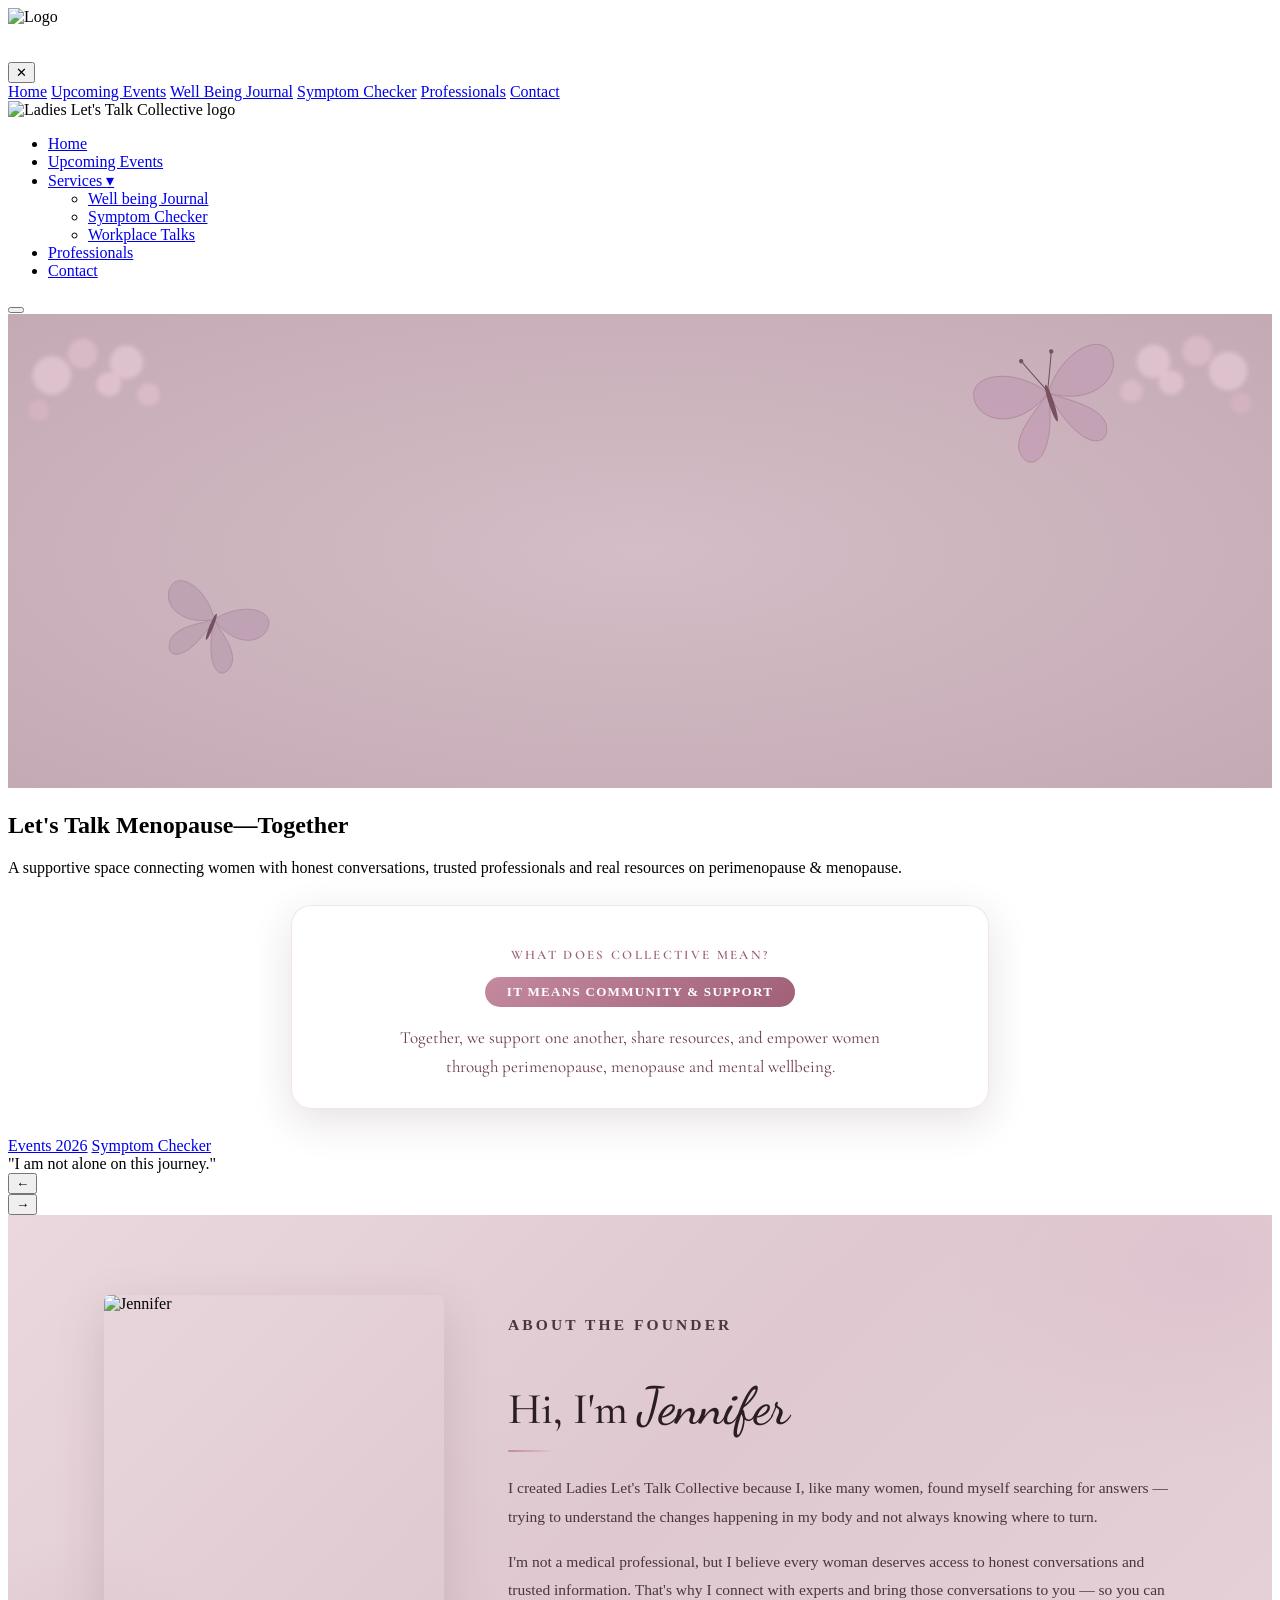
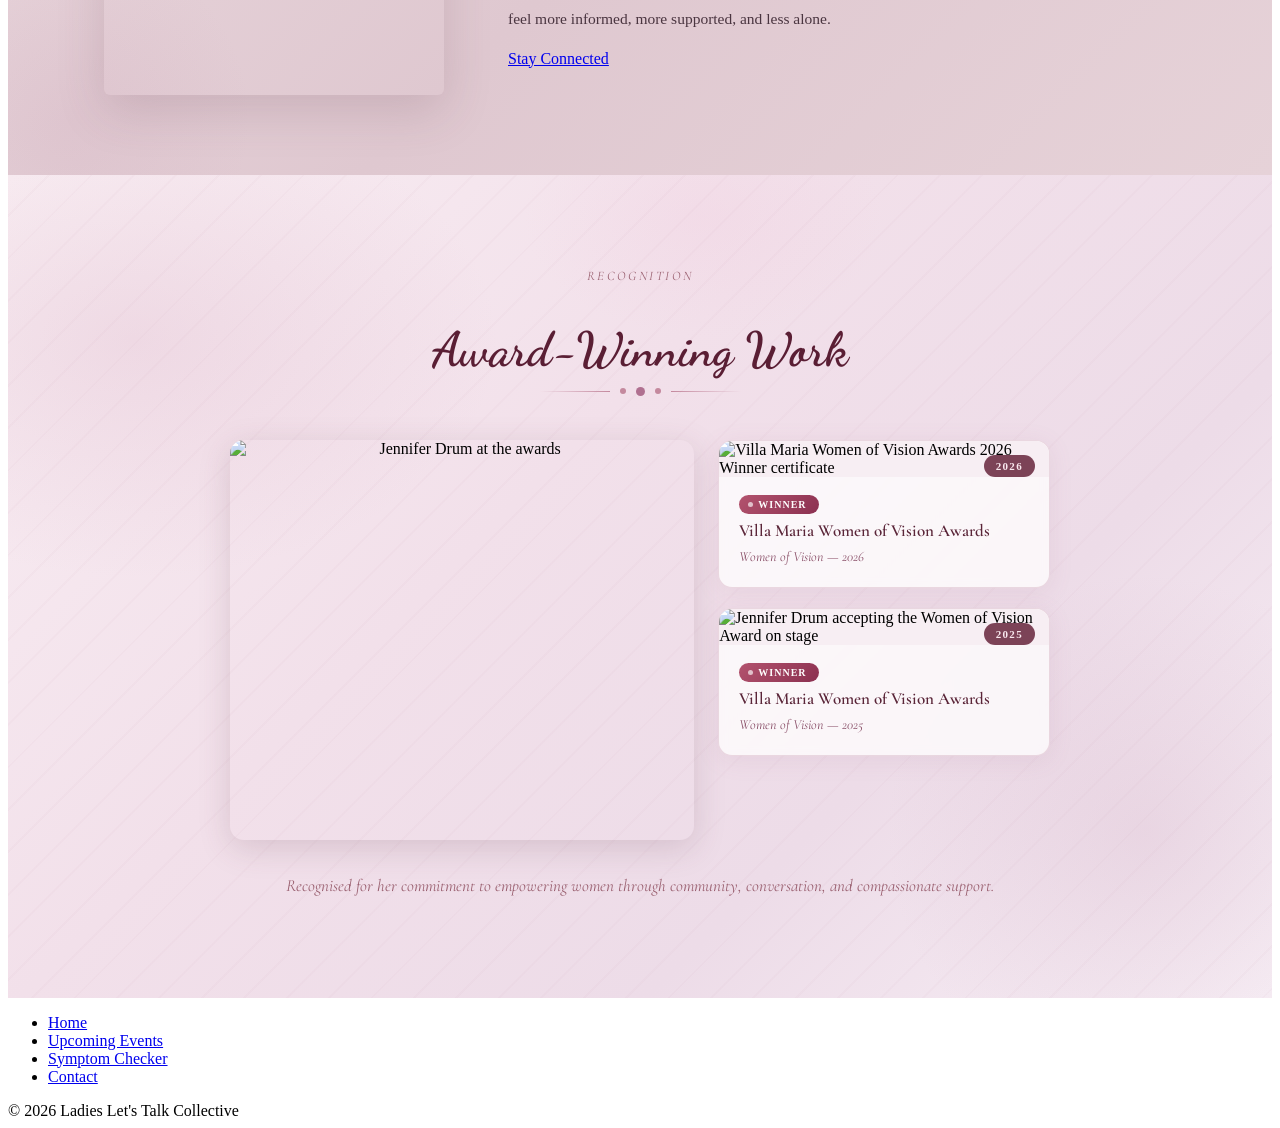
==== index.html @ 0dd8c29f "Add files via upload" ====
<!DOCTYPE html>
<html lang="en">
<head>
<meta charset="UTF-8">
<meta name="viewport" content="width=device-width,initial-scale=1">
<title>Ladies Let's Talk Collective</title>
<link rel="stylesheet" href="css/style.css">
<link href="https://fonts.googleapis.com/css2?family=Dancing+Script:wght@600;700&family=Cormorant+Garamond:wght@400;500;600&family=Lato:wght@300;400;700&display=swap" rel="stylesheet">
<style>
/* ── COLLECTIVE BOX (hero) ── */
.collective-card {
  max-width: 640px;
  margin: 28px auto 28px;
  padding: 30px 28px 26px;
  background: rgba(255,255,255,0.82);
  border-radius: 20px;
  box-shadow: 0 12px 40px rgba(80,45,65,0.14);
  text-align: center;
  backdrop-filter: blur(6px);
  border: 1px solid rgba(200,150,170,0.25);
}
.collective-card h2 {
  font-family: 'Cormorant Garamond', serif;
  font-size: 13px;
  font-weight: 600;
  letter-spacing: 0.18em;
  text-transform: uppercase;
  color: #9a6070;
  margin-bottom: 14px;
}
.collective-strip {
  display: inline-block;
  background: linear-gradient(135deg, #c4899e, #a06078);
  color: #fff;
  font-size: 13px;
  font-weight: 700;
  letter-spacing: 0.1em;
  text-transform: uppercase;
  padding: 7px 22px;
  border-radius: 30px;
  margin-bottom: 16px;
}
.collective-card p {
  font-family: 'Cormorant Garamond', serif;
  font-size: 17px;
  color: #6b3a4e;
  line-height: 1.75;
  max-width: 500px;
  margin: 0 auto;
}
 
/* ── ABOUT — keep existing layout, just polish ── */
.about {
  display: flex;
  gap: 64px;
  align-items: flex-start;
  padding: 80px 96px;
  background: linear-gradient(135deg, #ead8de 0%, #dfc8d0 50%, #e6d2d8 100%);
  position: relative;
  overflow: hidden;
}
.about::before {
  content: '';
  position: absolute;
  inset: 0;
  background:
    radial-gradient(ellipse 400px 300px at 95% 10%, rgba(210,160,185,0.18) 0%, transparent 65%),
    radial-gradient(ellipse 300px 300px at 5% 90%, rgba(190,140,165,0.14) 0%, transparent 60%);
  pointer-events: none;
}
.about-photo {
  width: 340px;
  min-width: 300px;
  border-radius: 6px;
  overflow: hidden;
  flex-shrink: 0;
  min-height: 400px;
  position: relative;
  box-shadow: 0 16px 48px rgba(100,60,80,0.18);
}
.about-photo img {
  width: 100%;
  height: 100%;
  object-fit: cover;
  display: block;
}
.about-text {
  flex: 1;
  position: relative;
  z-index: 1;
}
.about-text h2 {
  font-family: 'Cormorant Garamond', serif;
  font-size: 44px;
  font-weight: 500;
  margin-bottom: 8px;
  color: #2a1e22;
  line-height: 1.2;
}
.about-text h2 em {
  font-family: 'Dancing Script', cursive;
  font-size: 52px;
  font-style: normal;
}
.about-eyebrow {
  font-size: 12px;
  font-weight: 700;
  letter-spacing: 0.2em;
  text-transform: uppercase;
  color: #b07090;
  margin-bottom: 6px;
}
.about-divider {
  width: 48px;
  height: 2px;
  background: linear-gradient(to right, #c4899e, transparent);
  border-radius: 2px;
  margin: 12px 0 22px;
}
.about-text p {
  font-size: 15.5px;
  line-height: 1.85;
  color: #4a3540;
  margin-bottom: 16px;
}
 
@media(max-width:900px) {
  .about { flex-direction: column; padding: 48px 28px; }
  .about-photo { width: 100%; min-width: unset; min-height: 280px; }
}
 
/* ── AWARDS SECTION ── */
.awards-section {
  padding: 80px 96px;
  background: linear-gradient(135deg, #f9eef3 0%, #f2e0ea 40%, #eddce8 70%, #f7eef5 100%);
  position: relative;
  overflow: hidden;
  text-align: center;
}
.awards-section::before {
  content: '';
  position: absolute;
  inset: 0;
  background:
    radial-gradient(ellipse 520px 340px at 10% 20%, rgba(210,160,185,0.22) 0%, transparent 70%),
    radial-gradient(ellipse 400px 400px at 90% 80%, rgba(190,140,170,0.18) 0%, transparent 65%),
    radial-gradient(ellipse 300px 200px at 55% 5%, rgba(240,200,220,0.25) 0%, transparent 60%);
  pointer-events: none;
}
.awards-section::after {
  content: '';
  position: absolute;
  inset: 0;
  background-image: repeating-linear-gradient(
    135deg, transparent, transparent 28px,
    rgba(200,155,175,0.055) 28px, rgba(200,155,175,0.055) 30px
  );
  pointer-events: none;
}
.awards-section-inner {
  position: relative;
  z-index: 2;
  max-width: 820px;
  margin: 0 auto;
}
.awards-eyebrow {
  font-family: 'Cormorant Garamond', serif;
  font-style: italic;
  font-size: 13px;
  letter-spacing: 0.2em;
  text-transform: uppercase;
  color: #9a6070;
  margin-bottom: 8px;
}
.awards-title {
  font-family: 'Dancing Script', cursive;
  font-size: 48px;
  color: #5a1e34;
  line-height: 1.1;
  margin-bottom: 10px;
}
.awards-ornament {
  display: flex;
  align-items: center;
  justify-content: center;
  gap: 10px;
  margin-bottom: 44px;
}
.orn-line {
  height: 1px; width: 70px;
  background: linear-gradient(to right, transparent, #c4899e);
}
.orn-line.r { background: linear-gradient(to left, transparent, #c4899e); }
.orn-dot { width: 6px; height: 6px; border-radius: 50%; background: #c4899e; }
.orn-dot.lg { width: 9px; height: 9px; background: #b07090; }
.awards-grid {
  display: grid;
  grid-template-columns: 1.4fr 1fr;
  gap: 24px;
  margin-bottom: 32px;
  align-items: start;
}
.award-jen-photo {
  border-radius: 14px;
  overflow: hidden;
  box-shadow: 0 8px 32px rgba(100,60,80,0.18);
  height: 100%;
}
.award-jen-photo img {
  width: 100%;
  height: 100%;
  object-fit: cover;
  object-position: center top;
  display: block;
  min-height: 400px;
}
.awards-cards-stack {
  display: flex;
  flex-direction: column;
  gap: 20px;
}
.award-card {
  background: rgba(255,255,255,0.75);
  border: 1px solid rgba(200,155,175,0.35);
  border-radius: 14px;
  overflow: hidden;
  box-shadow: 0 4px 24px rgba(160,100,130,0.1), inset 0 1px 0 rgba(255,255,255,0.8);
  transition: transform 0.25s ease, box-shadow 0.25s ease;
  backdrop-filter: blur(4px);
  text-align: left;
}
.award-card:hover {
  transform: translateY(-4px);
  box-shadow: 0 12px 36px rgba(160,100,130,0.18), inset 0 1px 0 rgba(255,255,255,0.8);
}
.award-img-wrap {
  position: relative;
  overflow: hidden;
}
.award-img-wrap img {
  width: 100%;
  height: auto;
  display: block;
  object-fit: contain;
  background: #f7eef3;
  transition: transform 0.4s ease;
}
.award-card:hover .award-img-wrap img {
  transform: scale(1.03);
}
.award-img-wrap::after {
  display: none;
}
.award-year-badge {
  position: absolute;
  top: 14px; right: 14px;
  background: rgba(107,44,66,0.88);
  color: #f9e8ee;
  font-size: 11px;
  font-weight: 700;
  letter-spacing: 0.12em;
  text-transform: uppercase;
  padding: 5px 12px;
  border-radius: 20px;
  z-index: 3;
}
.award-card-body {
  padding: 18px 20px 22px;
  display: flex;
  flex-direction: column;
  gap: 6px;
}
.award-status-pill {
  display: inline-flex;
  align-items: center;
  gap: 5px;
  font-size: 10px;
  font-weight: 700;
  letter-spacing: 0.1em;
  text-transform: uppercase;
  color: #fff;
  background: linear-gradient(135deg, #b3536e, #8b3050);
  padding: 4px 12px 4px 9px;
  border-radius: 20px;
  width: fit-content;
}
.award-status-pill .dot {
  width: 5px; height: 5px;
  border-radius: 50%;
  background: rgba(255,255,255,0.65);
}
.award-org {
  font-family: 'Cormorant Garamond', serif;
  font-size: 17px;
  font-weight: 600;
  color: #5a2538;
  line-height: 1.3;
}
.award-subtitle {
  font-family: 'Cormorant Garamond', serif;
  font-style: italic;
  font-size: 14px;
  color: #8a5068;
}
.awards-caption {
  font-family: 'Cormorant Garamond', serif;
  font-style: italic;
  font-size: 17px;
  color: #9a6070;
  line-height: 1.7;
}
@media(max-width:900px) {
  .awards-section { padding: 56px 28px; }
  .awards-grid { grid-template-columns: 1fr; }
  .award-jen-photo img { min-height: 280px; }
}
</style>
</head>
 
<body>
 
<div class="mobile-nav" id="mobileNav">
  <div class="mobile-header">
    <img class="logo-img" src="images/Logo.jpeg" alt="Logo">
    <br><br><br>
    <button class="mobile-close" onclick="closeMobile()">✕</button>
  </div>
  <a href="index.html">Home</a>
  <a href="events.html">Upcoming Events</a>
  <a href="journal.html">Well Being Journal</a>
  <a href="symptom.html">Symptom Checker</a>
  <a href="professionals.html">Professionals</a>
  <a href="contact.html">Contact</a>
</div>
 <nav>
  <div class="logo-wrap">
    <img class="logo-img" src="images/Logo.jpeg" alt="Ladies Let's Talk Collective logo">
  </div>
  <div class="nav-right">
    <ul class="nav-links">
      <li><a href="index.html">Home</a></li>
      <li><a href="events.html">Upcoming Events</a></li>
      <li class="has-dropdown">
        <a href="#" onclick="return false;">Services <span class="caret">▾</span></a>
        <ul class="dropdown">
          <li><a href="journal.html">Well being Journal</a></li>
          <li><a href="symptom.html">Symptom Checker</a></li>
          <li><a href="workplace.html">Workplace Talks</a></li>
        </ul>
      </li>
      <li><a href="professionals.html">Professionals</a></li>
      <li><a href="contact.html">Contact</a></li>
    </ul>
    <button class="hamburger" onclick="openMobile()">
      <span></span><span></span><span></span>
    </button>
  </div>
</nav>
 
<div id="nav-placeholder"></div>
 
<!-- HERO -->
<section class="hero" id="home">
  <svg class="hero-bg" viewBox="0 0 1440 540" preserveAspectRatio="xMidYMid slice" xmlns="http://www.w3.org/2000/svg">
    <defs>
      <radialGradient id="hg" cx="50%" cy="50%" r="70%"><stop offset="0%" stop-color="#d4bdc6"/><stop offset="100%" stop-color="#c4aab4"/></radialGradient>
      <filter id="bl"><feGaussianBlur stdDeviation="2.5"/></filter>
    </defs>
    <rect width="1440" height="540" fill="url(#hg)"/>
    <g opacity="0.55" filter="url(#bl)">
      <circle cx="50" cy="70" r="22" fill="#f0d4e0"/><circle cx="85" cy="45" r="17" fill="#e8c4d4"/>
      <circle cx="115" cy="80" r="14" fill="#f0d0dc"/><circle cx="35" cy="110" r="12" fill="#ddb8c8"/>
      <circle cx="135" cy="55" r="19" fill="#f0d4e0"/><circle cx="160" cy="92" r="13" fill="#e8c4d4"/>
    </g>
    <g opacity="0.55" filter="url(#bl)">
      <circle cx="1390" cy="65" r="22" fill="#f0d4e0"/><circle cx="1355" cy="42" r="17" fill="#e8c4d4"/>
      <circle cx="1325" cy="78" r="14" fill="#f0d0dc"/><circle cx="1405" cy="102" r="12" fill="#ddb8c8"/>
      <circle cx="1305" cy="54" r="19" fill="#f0d4e0"/><circle cx="1280" cy="88" r="13" fill="#e8c4d4"/>
    </g>
    <g transform="translate(1185,90) rotate(-18)" opacity="0.85">
      <path d="M0,0 C30,-44 88,-50 82,-12 C76,14 38,26 0,0Z" fill="#c4a0b6" stroke="#a88098" stroke-width="0.9"/>
      <path d="M0,0 C-30,-44 -88,-50 -82,-12 C-76,14 -38,26 0,0Z" fill="#c4a0b6" stroke="#a88098" stroke-width="0.9"/>
      <path d="M0,0 C24,18 60,38 50,62 C42,80 12,68 0,0Z" fill="#c4a0b6" stroke="#a88098" stroke-width="0.9"/>
      <path d="M0,0 C-24,18 -60,38 -50,62 C-42,80 -12,68 0,0Z" fill="#c4a0b6" stroke="#a88098" stroke-width="0.9"/>
      <ellipse cx="0" cy="12" rx="3" ry="22" fill="#6a4050"/>
      <path d="M0,-2 Q-14,-34 -18,-44" stroke="#6a4050" stroke-width="1.2" fill="none"/><circle cx="-18" cy="-44" r="2.5" fill="#6a4050"/>
      <path d="M0,-2 Q14,-34 18,-44" stroke="#6a4050" stroke-width="1.2" fill="none"/><circle cx="18" cy="-44" r="2.5" fill="#6a4050"/>
    </g>
    <g transform="translate(235,348) rotate(22)" opacity="0.8">
      <path d="M0,0 C22,-32 64,-38 60,-10 C56,10 28,18 0,0Z" fill="#bca0b2" stroke="#9e8096" stroke-width="0.8"/>
      <path d="M0,0 C-22,-32 -64,-38 -60,-10 C-56,10 -28,18 0,0Z" fill="#bca0b2" stroke="#9e8096" stroke-width="0.8"/>
      <path d="M0,0 C18,14 44,28 36,48 C30,62 9,52 0,0Z" fill="#bca0b2" stroke="#9e8096" stroke-width="0.8"/>
      <path d="M0,0 C-18,14 -44,28 -36,48 C-30,62 -9,52 0,0Z" fill="#bca0b2" stroke="#9e8096" stroke-width="0.8"/>
      <ellipse cx="0" cy="9" rx="2.2" ry="16" fill="#60384a"/>
    </g>
  </svg>
 
  <div class="hero-content">
    <h1>Let's Talk Menopause—Together</h1>
    <p>A supportive space connecting women with honest conversations, trusted professionals and real resources on perimenopause &amp; menopause.</p>
 
    <!-- COLLECTIVE BOX — improved -->
    <div class="collective-card">
      <h2>What Does Collective Mean?</h2>
      <div class="collective-strip">It means community &amp; support</div>
      <p>Together, we support one another, share resources, and empower women through perimenopause, menopause and mental wellbeing.</p>
    </div>
 
    <div class="btn-row">
      <a href="events.html" class="btn-pink">Events 2026</a>
      <a href="symptom.html" class="btn-outline">Symptom Checker</a>
    </div>
  </div>
</section>
 
<!-- AFFIRMATIONS -->
<section class="affirmations">
  <div class="aff-inner">
    <div class="aff-quote" id="affQuote">"I am not alone on this journey."</div>
    <div class="aff-controls">
      <button class="aff-btn" id="affPrev">&#8592;</button>
      <div class="aff-dots" id="affDots"></div>
      <button class="aff-btn" id="affNext">&#8594;</button>
    </div>
  </div>
</section>
 
<!-- ABOUT + AWARDS -->
<section class="about" id="about">
 
  <div class="about-photo">
    <img src="images/jennifer.jpeg" alt="Jennifer">
  </div>
 
  <div class="about-text">
    <p class="about-eyebrow">About the founder</p>
    <h2>Hi, I'm <em>Jennifer</em></h2>
    <div class="about-divider"></div>
 
    <p>I created Ladies Let's Talk Collective because I, like many women, found myself searching for answers — trying to understand the changes happening in my body and not always knowing where to turn.</p>
 
    <p>I'm not a medical professional, but I believe every woman deserves access to honest conversations and trusted information. That's why I connect with experts and bring those conversations to you — so you can feel more informed, more supported, and less alone.</p>
 
    <a href="contact.html" class="btn-pink about-btn" style="margin-top:12px;">Stay Connected</a>
  </div>
 
</section>
 
<!-- AWARDS -->
<section class="awards-section" id="awards">
  <div class="awards-section-inner">
 
    <p class="awards-eyebrow">Recognition</p>
    <h2 class="awards-title">Award-Winning Work</h2>
    <div class="awards-ornament">
      <div class="orn-line"></div>
      <div class="orn-dot"></div>
      <div class="orn-dot lg"></div>
      <div class="orn-dot"></div>
      <div class="orn-line r"></div>
    </div>
 
    <div class="awards-grid">
 
      <!-- LEFT: Jennifer photo -->
      <div class="award-jen-photo">
        <img src="images/Awards.jpeg" alt="Jennifer Drum at the awards">
      </div>
 
      <!-- RIGHT: two award cards stacked -->
      <div class="awards-cards-stack">
 
        <div class="award-card">
          <div class="award-img-wrap">
            <img src="images/2026 award.jpeg" alt="Villa Maria Women of Vision Awards 2026 Winner certificate">
            <span class="award-year-badge">2026</span>
          </div>
          <div class="award-card-body">
            <span class="award-status-pill"><span class="dot"></span>Winner</span>
            <div class="award-org">Villa Maria Women of Vision Awards</div>
            <div class="award-subtitle">Women of Vision — 2026</div>
          </div>
        </div>
 
        <div class="award-card">
          <div class="award-img-wrap">
            <img src="images/award2.jpeg" alt="Jennifer Drum accepting the Women of Vision Award on stage">
            <span class="award-year-badge">2025</span>
          </div>
          <div class="award-card-body">
            <span class="award-status-pill"><span class="dot"></span>Winner</span>
            <div class="award-org">Villa Maria Women of Vision Awards</div>
            <div class="award-subtitle">Women of Vision — 2025</div>
          </div>
        </div>
 
      </div>
 
    </div>
 
    <p class="awards-caption">Recognised for her commitment to empowering women through community, conversation, and compassionate support.</p>
 
  </div>
</section>
 
<div id="footer-placeholder"></div>
 
<footer>
  <ul class="footer-links">
    <li><a href="index.html">Home</a></li>
    <li><a href="events.html">Upcoming Events</a></li>
    <li><a href="symptom.html">Symptom Checker</a></li>
    <li><a href="contact.html">Contact</a></li>
  </ul>
  <div class="footer-copy">© 2026 Ladies Let's Talk Collective</div>
</footer>
 
<script src="js/script.js"></script>
</body>
</html>
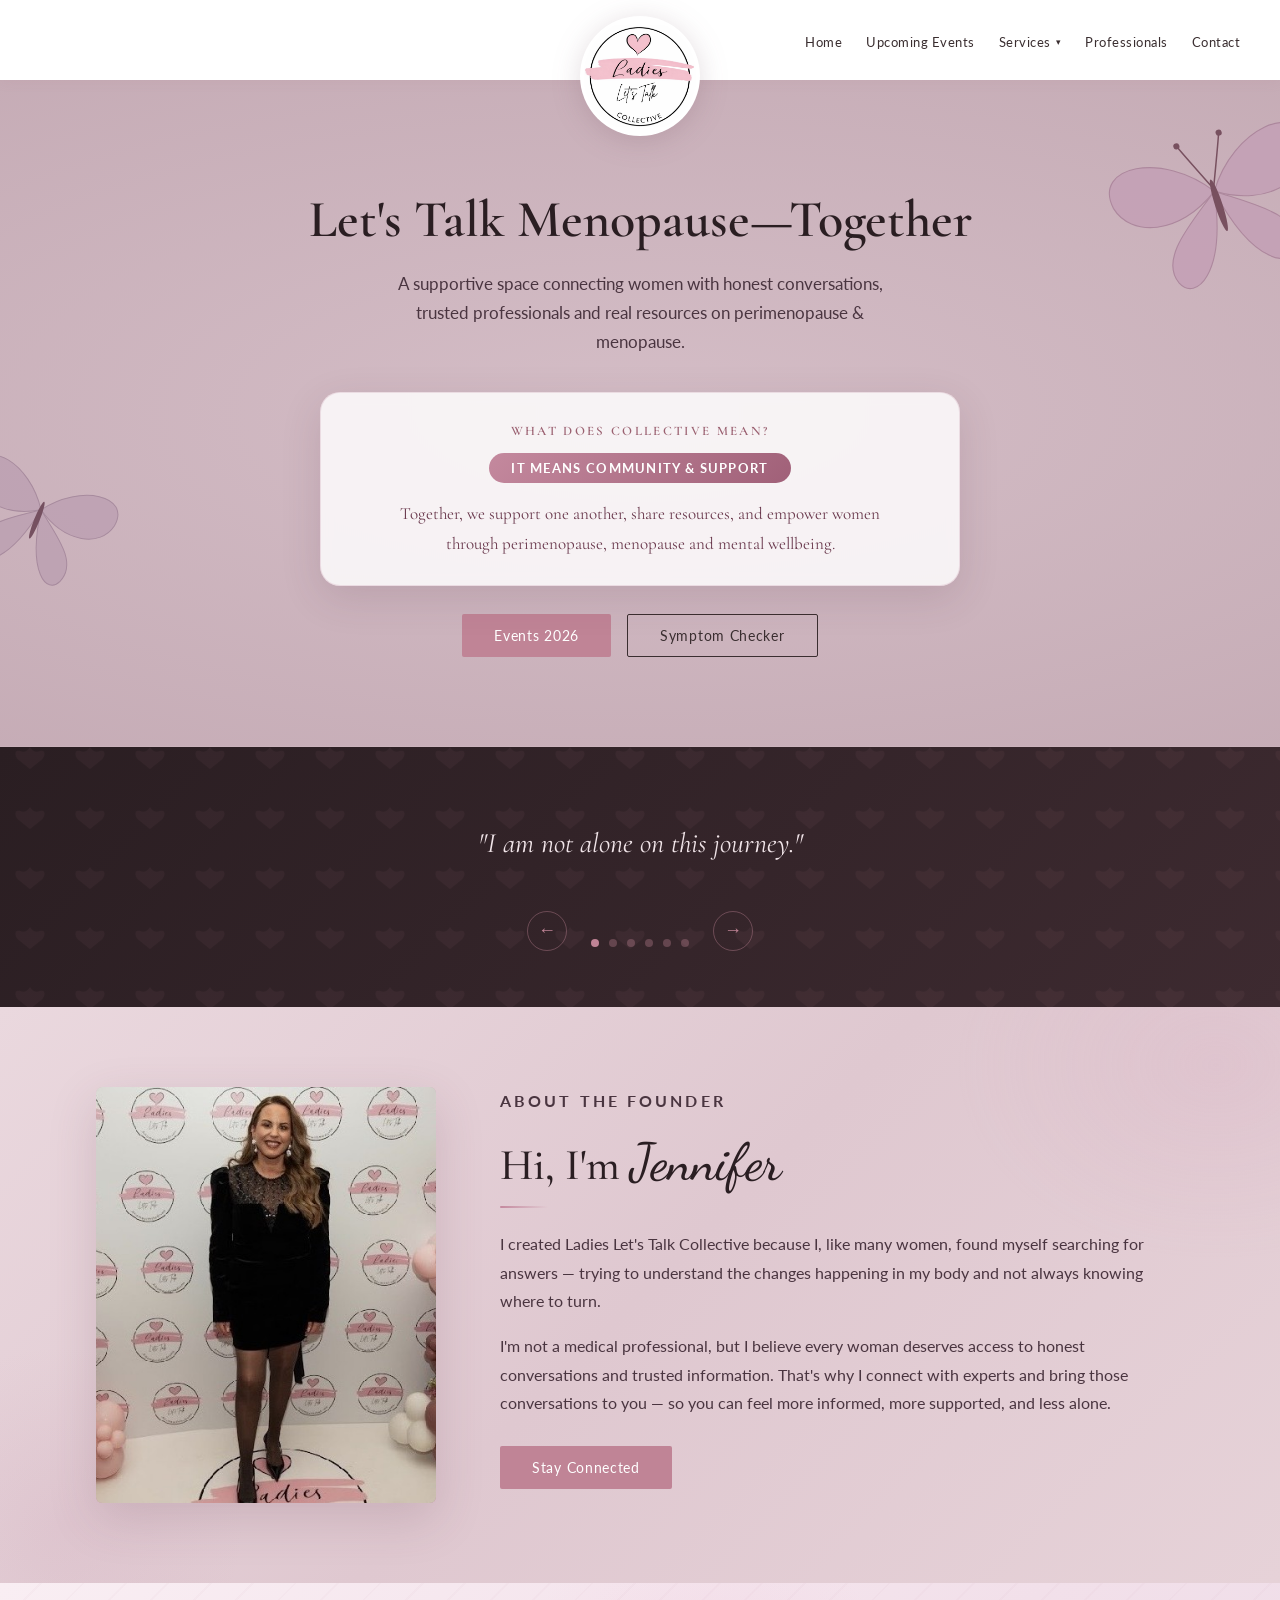
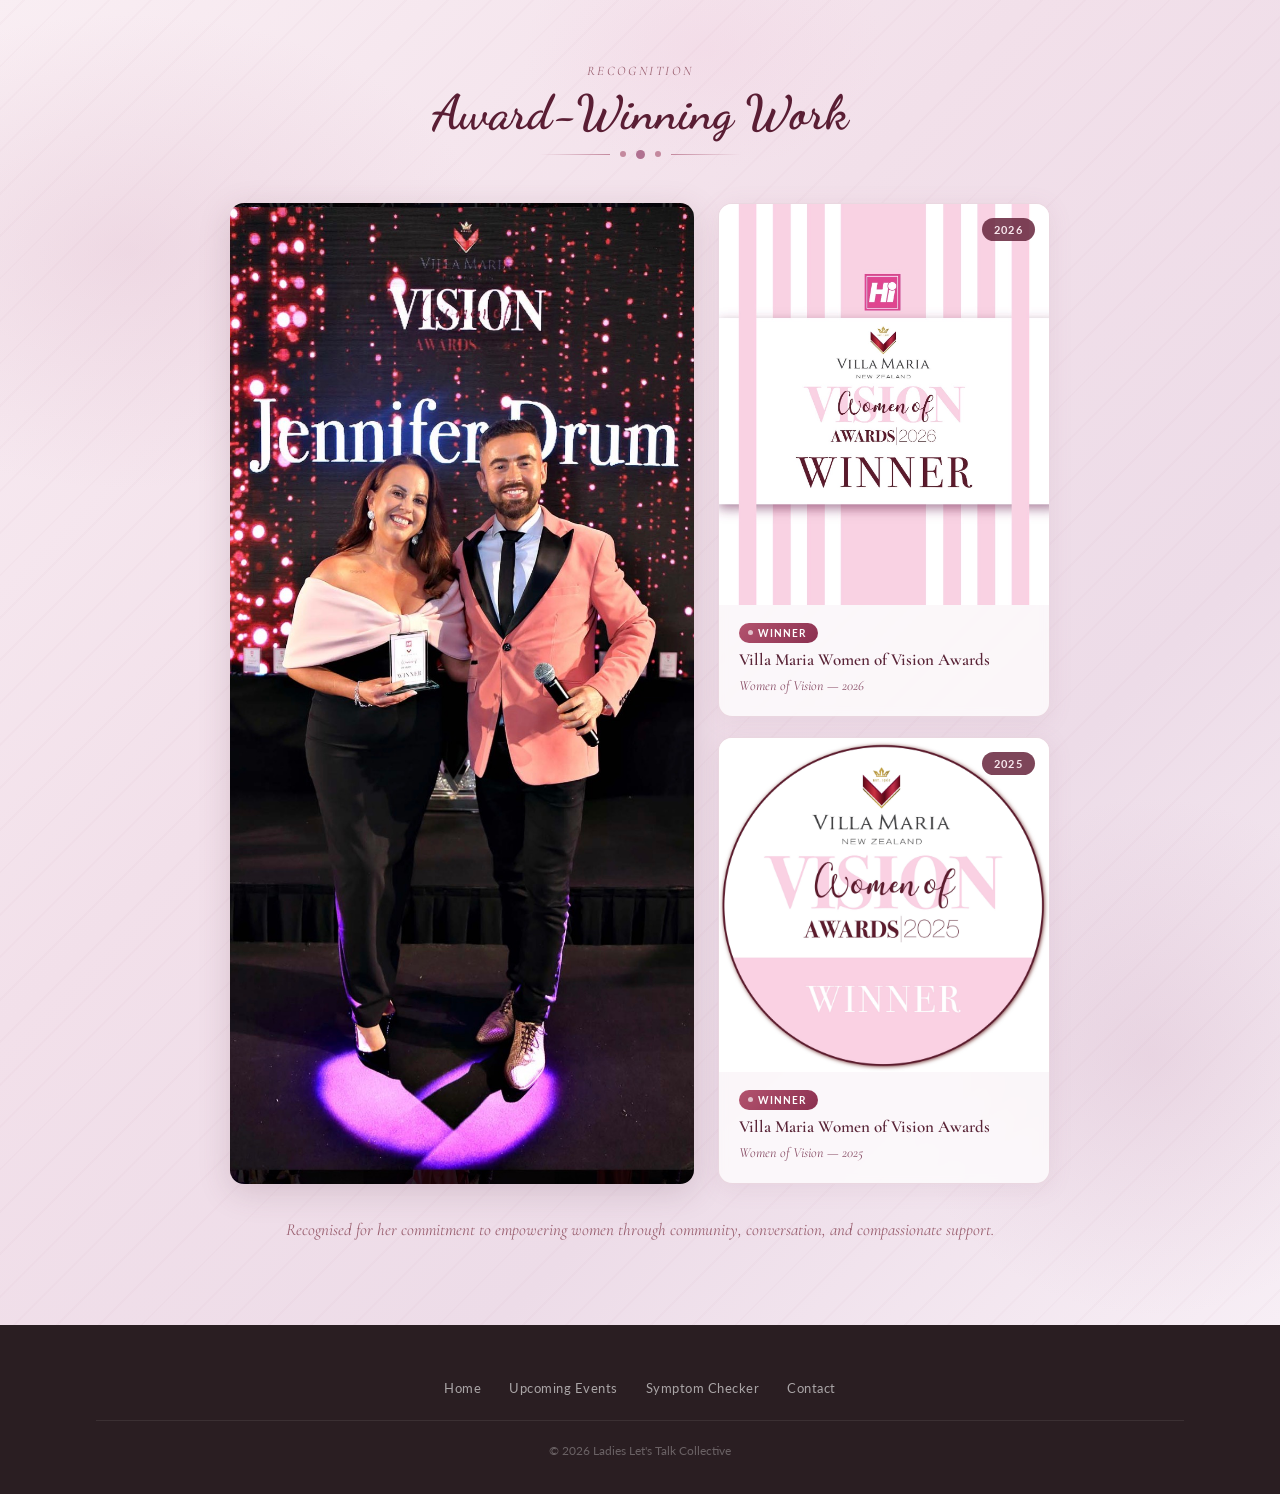
==== commit 3a443281: "Add files via upload" ====
--- a/index.html
+++ b/index.html
@@ -320,19 +320,21 @@
 <body>
  
 <div class="mobile-nav" id="mobileNav">
-  <div class="mobile-header">
-    <img class="logo-img" src="images/Logo.jpeg" alt="Logo">
-    <br><br><br>
-    <button class="mobile-close" onclick="closeMobile()">✕</button>
-  </div>
-  <a href="index.html">Home</a>
-  <a href="events.html">Upcoming Events</a>
-  <a href="journal.html">Well Being Journal</a>
-  <a href="symptom.html">Symptom Checker</a>
-  <a href="professionals.html">Professionals</a>
-  <a href="contact.html">Contact</a>
+    <div class="mobile-header">
+        <img class="logo-img" src="images/Logo.jpeg" alt="Logo">
+        <button class="mobile-close" onclick="closeMobile()">
+		 <br><br><br><br><br><br><br>✕</button>
+    </div>
+    <a href="index.html">Home</a>
+    <a href="events.html">Upcoming Events</a>
+    <a href="journal.html">Well Being Journal</a>
+    <a href="symptom.html">Symptom Checker</a>
+    <a href="workplace.html">Workplace Talks</a>
+    <a href="professionals.html">Professionals</a>
+    <a href="contact.html">Contact</a>
 </div>
- <nav>
+
+<nav>
   <div class="logo-wrap">
     <img class="logo-img" src="images/Logo.jpeg" alt="Ladies Let's Talk Collective logo">
   </div>
--- a/css/style.css
+++ b/css/style.css
@@ -0,0 +1,307 @@
+*,*::before,*::after{margin:0;padding:0;box-sizing:border-box;}
+:root{--pink:#c08496;--pink-light:#e8d0d8;--pink-dark:#a06878;--text:#3a2e30;--text-soft:#5a4548;--bg-hero:#cdb8c0;--bg-footer:#2a1e22;--white:#fff;}
+html{scroll-behavior:smooth;}
+body{font-family:'Lato',sans-serif;color:var(--text);background:#f5eaee;}
+
+/* ── NAV ── */
+nav{background:#fff;display:flex;align-items:center;justify-content:flex-end;padding:0 40px;height:80px;position:sticky;top:0;z-index:100;box-shadow:0 2px 12px rgba(160,100,120,0.08);overflow:visible;}
+.logo-wrap{display:flex;align-items:center;justify-content:center;position:absolute;left:50%;transform:translateX(-50%);z-index:101;}
+.logo-img{width:120px;height:120px;object-fit:contain;position:relative;top:36px;background:#fff;border-radius:50%;padding:4px;filter:drop-shadow(0 4px 14px rgba(100,60,80,0.18));}
+.nav-links{display:flex;gap:24px;list-style:none;}
+.nav-links a{text-decoration:none;color:var(--text);font-size:13px;letter-spacing:0.5px;transition:color 0.2s;}
+.nav-links a:hover{color:var(--pink);}
+.nav-right{display:flex;align-items:center;gap:20px;}
+.nav-social{display:flex;gap:10px;font-size:15px;cursor:pointer;}
+.nav-social span:hover{color:var(--pink);}
+.hamburger{display:none;background:none;border:none;cursor:pointer;padding:6px;}
+.hamburger span{display:block;width:22px;height:2px;background:var(--text);margin:5px 0;transition:0.3s;}
+.mobile-nav{display:none;position:fixed;inset:0;background:#fff;z-index:200;flex-direction:column;align-items:center;justify-content:center;gap:24px;}
+.mobile-nav.open{display:flex;}
+.mobile-nav a{font-size:20px;text-decoration:none;color:var(--text);font-family:'Cormorant Garamond',serif;}
+.mobile-close{position:absolute;top:24px;right:28px;background:none;border:none;font-size:28px;cursor:pointer;color:var(--text);}
+/* ── SERVICES DROPDOWN ── */ .nav-links li.has-dropdown{position:relative;} .nav-links li.has-dropdown > a{display:inline-flex;align-items:center;cursor:pointer;} .nav-links .caret{font-size:9px;margin-left:5px;transition:transform .2s;} .nav-links li.has-dropdown:hover .caret{transform:rotate(180deg);} .nav-links .dropdown{ position:absolute;top:calc(100% + 10px);left:0; list-style:none;background:#fff;min-width:212px; border:1px solid #e8d0d8;border-radius:4px; box-shadow:0 12px 30px rgba(120,70,90,0.16); padding:8px 0; opacity:0;visibility:hidden;transform:translateY(6px); transition:opacity .2s ease,transform .2s ease,visibility .2s ease; z-index:300; } /* invisible bridge so the menu doesn't close as the mouse crosses the gap between "Services" and the dropdown */ .nav-links .dropdown::before{ content:'';position:absolute;top:-12px;left:0;width:100%;height:12px; } .nav-links li.has-dropdown:hover .dropdown, .nav-links li.has-dropdown:focus-within .dropdown{ opacity:1;visibility:visible;transform:translateY(0); } .nav-links .dropdown li{display:block;} .nav-links .dropdown a{ display:block;padding:10px 20px;font-size:13px;color:#3a2e30; white-space:nowrap;letter-spacing:0.3px; } .nav-links .dropdown a:hover{background:#fbeaf0;color:var(--pink-dark);}
+/* ── BTNs ── */
+.btn-pink{background:var(--pink);color:#fff;border:none;padding:13px 32px;font-size:14px;font-family:'Lato',sans-serif;letter-spacing:0.7px;cursor:pointer;transition:background 0.2s;border-radius:2px;text-decoration:none;display:inline-block;}
+.btn-pink:hover{background:var(--pink-dark);}
+.btn-outline{background:transparent;color:var(--text);border:1.5px solid var(--text);padding:12px 32px;font-size:14px;font-family:'Lato',sans-serif;letter-spacing:0.7px;cursor:pointer;transition:all 0.2s;border-radius:2px;text-decoration:none;display:inline-block;}
+.btn-outline:hover{background:rgba(60,40,48,0.07);}
+.btn-row{display:flex;gap:16px;justify-content:center;flex-wrap:wrap;}
+.section-label{font-family:'Cormorant Garamond',serif;font-size:44px;font-weight:500;color:#2a1e22;line-height:1.2;margin-bottom:16px;}
+.section-label em{font-family:'Dancing Script',cursive;font-size:52px;font-style:normal;}
+.section-sub{font-size:15.5px;color:#4a3540;line-height:1.75;max-width:560px;margin:0 auto 44px;}
+
+/* ── HERO ── */
+.hero{position:relative;min-height:540px;display:flex;align-items:center;justify-content:center;text-align:center;overflow:hidden;padding:110px 40px 90px;}
+.hero-bg{position:absolute;inset:0;width:100%;height:100%;}
+.hero-content{position:relative;z-index:2;max-width:700px;}
+.hero h1{font-family:'Cormorant Garamond',serif;font-size:52px;font-weight:600;color:#2a1e22;margin-bottom:20px;line-height:1.15;}
+.hero p{font-size:16.5px;color:#4a3540;line-height:1.75;margin-bottom:36px;max-width:520px;margin-left:auto;margin-right:auto;}
+
+/* ── AFFIRMATIONS ── */
+.affirmations{background:linear-gradient(135deg,#2a1e22 0%,#3d2a30 100%);padding:56px 40px;text-align:center;overflow:hidden;position:relative;}
+.affirmations::before{content:'';position:absolute;inset:0;background:url("data:image/svg+xml,%3Csvg width='60' height='60' viewBox='0 0 60 60' xmlns='http://www.w3.org/2000/svg'%3E%3Cg fill='none' fill-rule='evenodd'%3E%3Cg fill='%23c08496' fill-opacity='0.06'%3E%3Cpath d='M30 0 C28 4 24 6 20 4 C14 2 14 10 20 14 L30 22 L40 14 C46 10 46 2 40 4 C36 6 32 4 30 0Z'/%3E%3C/g%3E%3C/g%3E%3C/svg%3E");}
+.aff-inner{position:relative;z-index:2;max-width:700px;margin:0 auto;}
+.aff-quote{font-family:'Cormorant Garamond',serif;font-size:28px;font-weight:400;font-style:italic;color:#f0e4e8;line-height:1.5;transition:opacity 0.6s;min-height:80px;display:flex;align-items:center;justify-content:center;}
+.aff-dots{display:flex;gap:10px;justify-content:center;margin-top:24px;}
+.aff-dot{width:8px;height:8px;border-radius:50%;background:rgba(192,132,150,0.35);cursor:pointer;transition:background 0.3s;}
+.aff-dot.active{background:#c08496;}
+
+/* ── AFFIRMATION BUTTONS ── */
+.aff-controls{display:flex;align-items:center;justify-content:center;gap:24px;margin-top:28px;}
+.aff-btn{background:none;border:1px solid rgba(192,132,150,0.4);color:#c08496;width:40px;height:40px;border-radius:50%;font-size:18px;cursor:pointer;transition:background 0.3s,border-color 0.3s;display:flex;align-items:center;justify-content:center;}
+.aff-btn:hover{background:rgba(192,132,150,0.15);border-color:#c08496;}
+
+/* ── ABOUT ── */
+.about{display:flex;gap:64px;align-items:flex-start;padding:80px 96px;background:linear-gradient(135deg,#ead8de 0%,#dfc8d0 50%,#e6d2d8 100%);}
+.about-photo{width:340px;min-width:300px;border-radius:4px;background:linear-gradient(160deg,#e0bcc8 0%,#c8a0b2 50%,#b88a9e 100%);display:flex;align-items:center;justify-content:center;overflow:hidden;flex-shrink:0;min-height:400px;}
+.about-photo img{width:100%;height:100%;object-fit:cover;display:block;}
+.about-placeholder{color:rgba(80,50,60,0.45);font-size:14px;font-style:italic;text-align:center;padding:20px;}
+.about-text{flex:1;}
+.about-text h2{font-family:'Cormorant Garamond',serif;font-size:44px;font-weight:500;margin-bottom:24px;color:#2a1e22;line-height:1.2;}
+.about-text h2 em{font-family:'Dancing Script',cursive;font-size:52px;font-style:normal;}
+.about-text p{font-size:15.5px;line-height:1.85;color:#4a3540;margin-bottom:16px;}
+.awards-row{display:flex;gap:16px;margin-top:28px;flex-wrap:wrap;align-items:center;}
+.award-badge{width:140px;height:140px;border-radius:50%;background:none;border:none;padding:0;display:flex;align-items:center;justify-content:center;cursor:pointer;transition:transform 0.2s;flex-shrink:0;}
+.award-badge:hover{transform:scale(1.05);}
+.award-badge .badge-year{font-size:11px;color:var(--pink-dark);letter-spacing:1px;font-weight:700;text-transform:uppercase;}
+.award-badge .badge-icon{font-size:22px;margin:4px 0;}
+.award-badge .badge-title{font-size:9.5px;color:#4a3540;line-height:1.3;font-weight:600;}
+.badge-img{width:140px;height:140px;object-fit:contain;border-radius:50%;}
+.award-note{font-size:13px;color:#5a4548;font-style:italic;margin-top:12px;}
+
+/* ── EVENTS ── */
+.events{padding:80px 96px;background:linear-gradient(160deg,#2a1e22 0%,#3d2a30 100%);text-align:center;position:relative;overflow:hidden;}
+.events::after{content:'2026';position:absolute;right:-40px;bottom:-60px;font-family:'Cormorant Garamond',serif;font-size:240px;color:rgba(192,132,150,0.06);line-height:1;pointer-events:none;}
+.events .section-label{color:#f0e4e8;}
+.events .section-label em{color:#e0b8c8;}
+.events .section-sub{color:rgba(240,228,232,0.75);}
+.event-grid{display:grid;grid-template-columns:repeat(3,1fr);gap:20px;margin:40px 0;position:relative;z-index:2;}
+.event-img-slot{background:linear-gradient(145deg,#4a3040 0%,#3a2030 100%);border:1px solid rgba(192,132,150,0.2);border-radius:4px;height:220px;display:flex;flex-direction:column;align-items:center;justify-content:center;gap:10px;cursor:pointer;transition:border-color 0.2s;}
+.event-img-slot:hover{border-color:rgba(192,132,150,0.5);}
+.event-img-slot .slot-icon{font-size:28px;opacity:0.5;}
+.event-img-slot .slot-text{font-size:12px;color:rgba(240,228,232,0.4);letter-spacing:0.5px;}
+.event-img-slot img{width:100%;height:100%;object-fit:cover;border-radius:4px;}
+.event-img-slot video{width:100%;height:100%;object-fit:cover;border-radius:4px;display:block;}
+.event-cta-box{background:rgba(192,132,150,0.12);border:1px solid rgba(192,132,150,0.25);border-radius:4px;padding:36px 40px;margin-top:8px;position:relative;z-index:2;}
+.event-cta-box h3{font-family:'Cormorant Garamond',serif;font-size:28px;color:#f0e4e8;margin-bottom:10px;}
+.event-cta-box p{color:rgba(240,228,232,0.7);font-size:15px;line-height:1.7;margin-bottom:24px;}
+.btn-event{background:var(--pink);color:#fff;padding:15px 40px;font-size:15px;font-family:'Lato',sans-serif;letter-spacing:1px;font-weight:700;text-decoration:none;border-radius:2px;display:inline-block;transition:background 0.2s;}
+.btn-event:hover{background:#b07080;}
+
+/* ── CONVERSATIONS ── */
+.convos{padding:80px 96px;background:linear-gradient(160deg,#f5eaee 0%,#ede0e6 100%);text-align:center;}
+.video-grid{display:grid;grid-template-columns:repeat(3,1fr);gap:24px;margin-top:44px;}
+.video-card{background:#fff;border:1px solid #e0ccd4;border-radius:3px;overflow:hidden;transition:transform 0.2s,box-shadow 0.2s;}
+.video-card:hover{transform:translateY(-4px);box-shadow:0 12px 32px rgba(160,100,120,0.15);}
+.video-thumb{height:190px;display:flex;align-items:center;justify-content:center;position:relative;cursor:pointer;}
+.video-thumb::after{content:'';position:absolute;inset:0;background:rgba(50,20,30,0.15);transition:background 0.2s;}
+.video-card:hover .video-thumb::after{background:rgba(50,20,30,0.05);}
+.thumb-1{background:linear-gradient(145deg,#ddc0cc 0%,#c8a8b8 100%);}
+.thumb-2{background:linear-gradient(145deg,#d4b8c8 0%,#c0a0b0 100%);}
+.thumb-3{background:linear-gradient(145deg,#dab8c8 0%,#c4a4b4 100%);}
+.play-btn{width:52px;height:52px;background:rgba(255,255,255,0.88);border-radius:50%;display:flex;align-items:center;justify-content:center;position:relative;z-index:2;transition:transform 0.2s;}
+.video-card:hover .play-btn{transform:scale(1.1);}
+.play-tri{width:0;height:0;border-top:10px solid transparent;border-bottom:10px solid transparent;border-left:18px solid var(--pink);margin-left:4px;}
+.video-info{padding:16px 18px 20px;text-align:center;}
+.video-info p{font-size:14px;color:#4a3540;line-height:1.5;margin-bottom:14px;min-height:42px;}
+.watch-btn{background:var(--pink);color:#fff;border:none;width:100%;padding:11px;font-size:12px;letter-spacing:1.5px;font-weight:700;font-family:'Lato',sans-serif;cursor:pointer;transition:background 0.2s;border-radius:2px;}
+.watch-btn:hover{background:var(--pink-dark);}
+
+/* ── JOURNAL ── */
+.journal-sec{padding:80px 96px;background:linear-gradient(135deg,#ead8de 0%,#dfc8d0 100%);}
+.journal-inner{display:flex;gap:64px;align-items:center;}
+.journal-img-col{flex-shrink:0;width:340px;}
+.journal-book{width:100%;border-radius:6px;box-shadow:0 20px 60px rgba(100,60,80,0.2);transition:transform 0.35s;}
+.journal-book:hover{transform:translateY(-6px);}
+.coming-soon-pill{display:inline-block;background:var(--pink);color:#fff;font-size:11px;letter-spacing:2px;font-weight:700;padding:5px 16px;border-radius:20px;margin-bottom:12px;}
+.journal-text h2{font-family:'Cormorant Garamond',serif;font-size:40px;font-weight:500;color:#2a1e22;line-height:1.2;margin-bottom:20px;}
+.journal-text h2 em{font-family:'Dancing Script',cursive;font-size:48px;font-style:normal;}
+.journal-text p{font-size:15px;line-height:1.85;color:#4a3540;margin-bottom:14px;}
+.journal-features{display:flex;flex-wrap:wrap;gap:10px;margin:20px 0 24px;}
+.jf{background:#fff;border:1px solid #e0ccd4;border-radius:20px;padding:6px 16px;font-size:12.5px;color:#5a4548;}
+
+/* ── SYMPTOM CHECKER ── */
+.symptom-sec{padding:80px 96px;background:linear-gradient(160deg,#f5eaee 0%,#ede0e6 100%);text-align:center;}
+.sc-card{background:#fff;border:1px solid #e0ccd4;border-radius:4px;padding:48px 52px;max-width:820px;margin:0 auto;text-align:left;}
+.sc-intro{text-align:center;margin-bottom:36px;}
+.sc-intro p{font-size:15px;color:#5a4548;line-height:1.75;max-width:560px;margin:0 auto 24px;}
+.sc-cats{display:grid;grid-template-columns:1fr 1fr;gap:20px;margin-bottom:32px;}
+.sc-cat{border:1px solid #f0e0e8;border-radius:3px;padding:18px 20px;}
+.sc-cat h4{font-family:'Cormorant Garamond',serif;font-size:17px;font-weight:600;color:#2a1e22;margin-bottom:10px;display:flex;align-items:center;gap:8px;}
+.sc-cat ul{list-style:none;}
+.sc-cat li{font-size:13.5px;color:#5a4548;padding:4px 0;border-bottom:1px solid #f5eaee;display:flex;align-items:center;gap:8px;}
+.sc-cat li::before{content:'';width:12px;height:12px;border:1.5px solid var(--pink);border-radius:2px;flex-shrink:0;}
+.sc-download-row{text-align:center;}
+.sc-note{font-size:12px;color:#888;margin-top:12px;font-style:italic;}
+
+/* ── PROFESSIONALS ── */
+.pros{padding:80px 96px;background:linear-gradient(135deg,#ead8de 0%,#dfc8d0 100%);text-align:center;}
+.pro-note{font-size:13px;color:var(--pink-dark);font-style:italic;margin-bottom:44px;}
+.pro-grid{display:grid;grid-template-columns:repeat(3,1fr);gap:22px;margin-bottom:28px;text-align:left;}
+.pro-card{background:#fff;border:1px solid #e0ccd4;border-radius:3px;padding:26px 24px;transition:transform 0.2s,box-shadow 0.2s;}
+.pro-card:hover{transform:translateY(-4px);box-shadow:0 10px 30px rgba(160,100,120,0.12);}
+.pro-cat{font-size:10px;letter-spacing:1.5px;color:var(--pink);font-weight:700;text-transform:uppercase;margin-bottom:8px;}
+.pro-card h3{font-family:'Cormorant Garamond',serif;font-size:19px;font-weight:600;color:#2a1e22;margin-bottom:8px;}
+.pro-card p{font-size:13px;color:#5a4548;line-height:1.65;margin-bottom:14px;}
+.pro-links{display:flex;gap:10px;flex-wrap:wrap;}
+.pro-link{font-size:12px;color:var(--pink-dark);text-decoration:none;border:1px solid var(--pink-light);border-radius:20px;padding:4px 12px;transition:background 0.2s;}
+.pro-link:hover{background:var(--pink-light);}
+.charity-note{background:linear-gradient(135deg,#2a1e22,#3d2a30);border-radius:4px;padding:24px 32px;text-align:center;margin-top:8px;}
+.charity-note p{color:rgba(240,228,232,0.85);font-size:14px;line-height:1.7;}
+.charity-note a{color:#e0b8c8;}
+
+/* ── REVIEWS ── */
+.reviews{padding:80px 96px;background:linear-gradient(160deg,#f5eaee 0%,#ede0e6 100%);text-align:center;}
+.reviews-grid{display:grid;grid-template-columns:repeat(3,1fr);gap:24px;margin-top:44px;}
+.review-card{background:#fff;border:1px solid #e0ccd4;border-radius:3px;padding:28px 26px;text-align:left;}
+.review-q{font-size:36px;color:var(--pink-light);line-height:1;margin-bottom:12px;font-family:'Cormorant Garamond',serif;}
+.review-text{font-size:14.5px;color:#4a3540;line-height:1.75;margin-bottom:16px;font-style:italic;}
+.review-name{font-size:13px;font-weight:700;color:#2a1e22;letter-spacing:0.5px;}
+.review-detail{font-size:12px;color:#888;margin-top:2px;}
+.stars{color:#c08496;font-size:14px;margin-bottom:10px;}
+.reviews-cta{margin-top:36px;font-size:14px;color:#5a4548;}
+
+/* ── NEWSLETTER ── */
+.newsletter{padding:80px 96px;background:var(--bg-hero);text-align:center;}
+.newsletter h2{font-family:'Cormorant Garamond',serif;font-size:40px;font-weight:500;color:#2a1e22;margin-bottom:12px;}
+.newsletter p{font-size:15px;color:#4a3540;margin-bottom:32px;line-height:1.75;}
+.email-form{display:flex;max-width:480px;margin:0 auto;}
+.email-form input{flex:1;padding:14px 18px;border:1.5px solid #c4a0b0;border-right:none;font-size:14.5px;font-family:'Lato',sans-serif;color:var(--text);background:#fff;outline:none;}
+.email-form input::placeholder{color:#b09aaa;}
+.email-form button{background:var(--pink);color:#fff;border:none;padding:14px 24px;font-size:13.5px;font-family:'Lato',sans-serif;font-weight:700;letter-spacing:0.8px;cursor:pointer;transition:background 0.2s;white-space:nowrap;}
+.email-form button:hover{background:var(--pink-dark);}
+.newsletter-note{font-size:12px;color:#888;margin-top:12px;font-style:italic;}
+
+/* ── FOOTER ── */
+footer{background:#2a1e22;color:rgba(255,255,255,0.75);padding:52px 96px 36px;display:flex;flex-direction:column;align-items:center;gap:24px;}
+.footer-links{display:flex;gap:28px;list-style:none;flex-wrap:wrap;justify-content:center;}
+.footer-links a{text-decoration:none;color:rgba(255,255,255,0.6);font-size:13px;letter-spacing:0.5px;transition:color 0.2s;}
+.footer-links a:hover{color:var(--pink-light);}
+.footer-social{display:flex;gap:14px;font-size:17px;}
+.footer-social span{cursor:pointer;transition:color 0.2s;}
+.footer-social span:hover{color:var(--pink-light);}
+.footer-copy{font-size:12px;color:rgba(255,255,255,0.3);border-top:1px solid rgba(255,255,255,0.08);width:100%;text-align:center;padding-top:22px;}
+
+/* ── RESPONSIVE ── */
+@media(max-width:1100px){
+  .about{padding:60px 48px;gap:40px;}
+  .pro-grid{grid-template-columns:repeat(2,1fr);}
+  .journal-inner{gap:40px;}
+}
+.collective-card {
+    max-width: 760px;
+    margin: 28px auto 24px;
+    padding: 28px 24px;
+    background: rgba(255,255,255,0.88);
+    border-radius: 28px;
+    box-shadow: 0 12px 35px rgba(80, 45, 65, 0.14);
+    text-align: center;
+}
+
+.collective-card h2 {
+    font-family: 'Lato', sans-serif;
+    font-size: clamp(28px, 4vw, 46px);
+    color: #111;
+    margin-bottom: 14px;
+    font-weight: 700;
+}
+
+.collective-strip {
+    background: linear-gradient(90deg, #f6bfd3, #f8d5e3);
+    color: #8d1f52;
+    font-size: clamp(20px, 3vw, 32px);
+    font-weight: 700;
+    padding: 12px 20px;
+    border-radius: 0 22px 22px 0;
+    margin-bottom: 24px;
+}
+
+.collective-card p {
+    color: #222;
+    font-size: clamp(18px, 2.3vw, 27px);
+    line-height: 1.55;
+    margin: 0 auto 26px;
+    max-width: 680px;
+}
+
+.collective-icons {
+    display: grid;
+    grid-template-columns: 1fr 1fr;
+    gap: 22px;
+    margin-top: 20px;
+}
+
+.collective-icons div {
+    padding: 18px;
+    border-radius: 22px;
+    background: rgba(248, 220, 231, 0.55);
+}
+
+.collective-icons span {
+    font-size: 48px;
+    display: block;
+    margin-bottom: 10px;
+}
+
+.collective-icons h3 {
+    color: #9b2457;
+    font-size: clamp(18px, 2.2vw, 26px);
+    margin: 0;
+}
+
+@media (max-width: 700px) {
+    .collective-card {
+        padding: 22px 16px;
+        margin-top: 24px;
+    }
+
+    .collective-icons {
+        grid-template-columns: 1fr;
+    }
+}
+@media(max-width:1050px){
+  nav{padding:0 20px;}
+  .nav-links:first-child,.nav-right .nav-links,.nav-social{display:none;}
+  .hamburger{display:block;}
+  .hero h1{font-size:36px;}
+  .about{flex-direction:column;padding:48px 28px;}
+  .about-photo{width:100%;min-width:unset;min-height:280px;}
+  .events{padding:56px 28px;}
+  .event-grid{grid-template-columns:1fr;}
+  .convos{padding:56px 28px;}
+  .video-grid{grid-template-columns:1fr;}
+  .journal-sec{padding:56px 28px;}
+  .journal-inner{flex-direction:column;}
+  .journal-img-col{width:100%;max-width:320px;margin:0 auto;}
+  .symptom-sec{padding:56px 28px;}
+  .sc-card{padding:28px 20px;}
+  .sc-cats{grid-template-columns:1fr;}
+  .pros{padding:56px 28px;}
+  .pro-grid{grid-template-columns:1fr;}
+  .reviews{padding:56px 28px;}
+  .reviews-grid{grid-template-columns:1fr;}
+  .newsletter{padding:56px 28px;}
+  footer{padding:40px 28px 28px;}
+  .section-label{font-size:36px;}
+  .section-label em{font-size:44px;}
+}
+.footer-logo{
+display:flex;
+justify-content:center;
+margin-bottom:24px;
+}
+
+.footer-logo img{
+width:100px;
+height:auto;
+object-fit:contain;
+filter:drop-shadow(
+0 4px 12px
+rgba(0,0,0,0.15)
+);
+transition:transform .3s;
+}
+
+.footer-logo img:hover{
+transform:scale(1.05);
+}
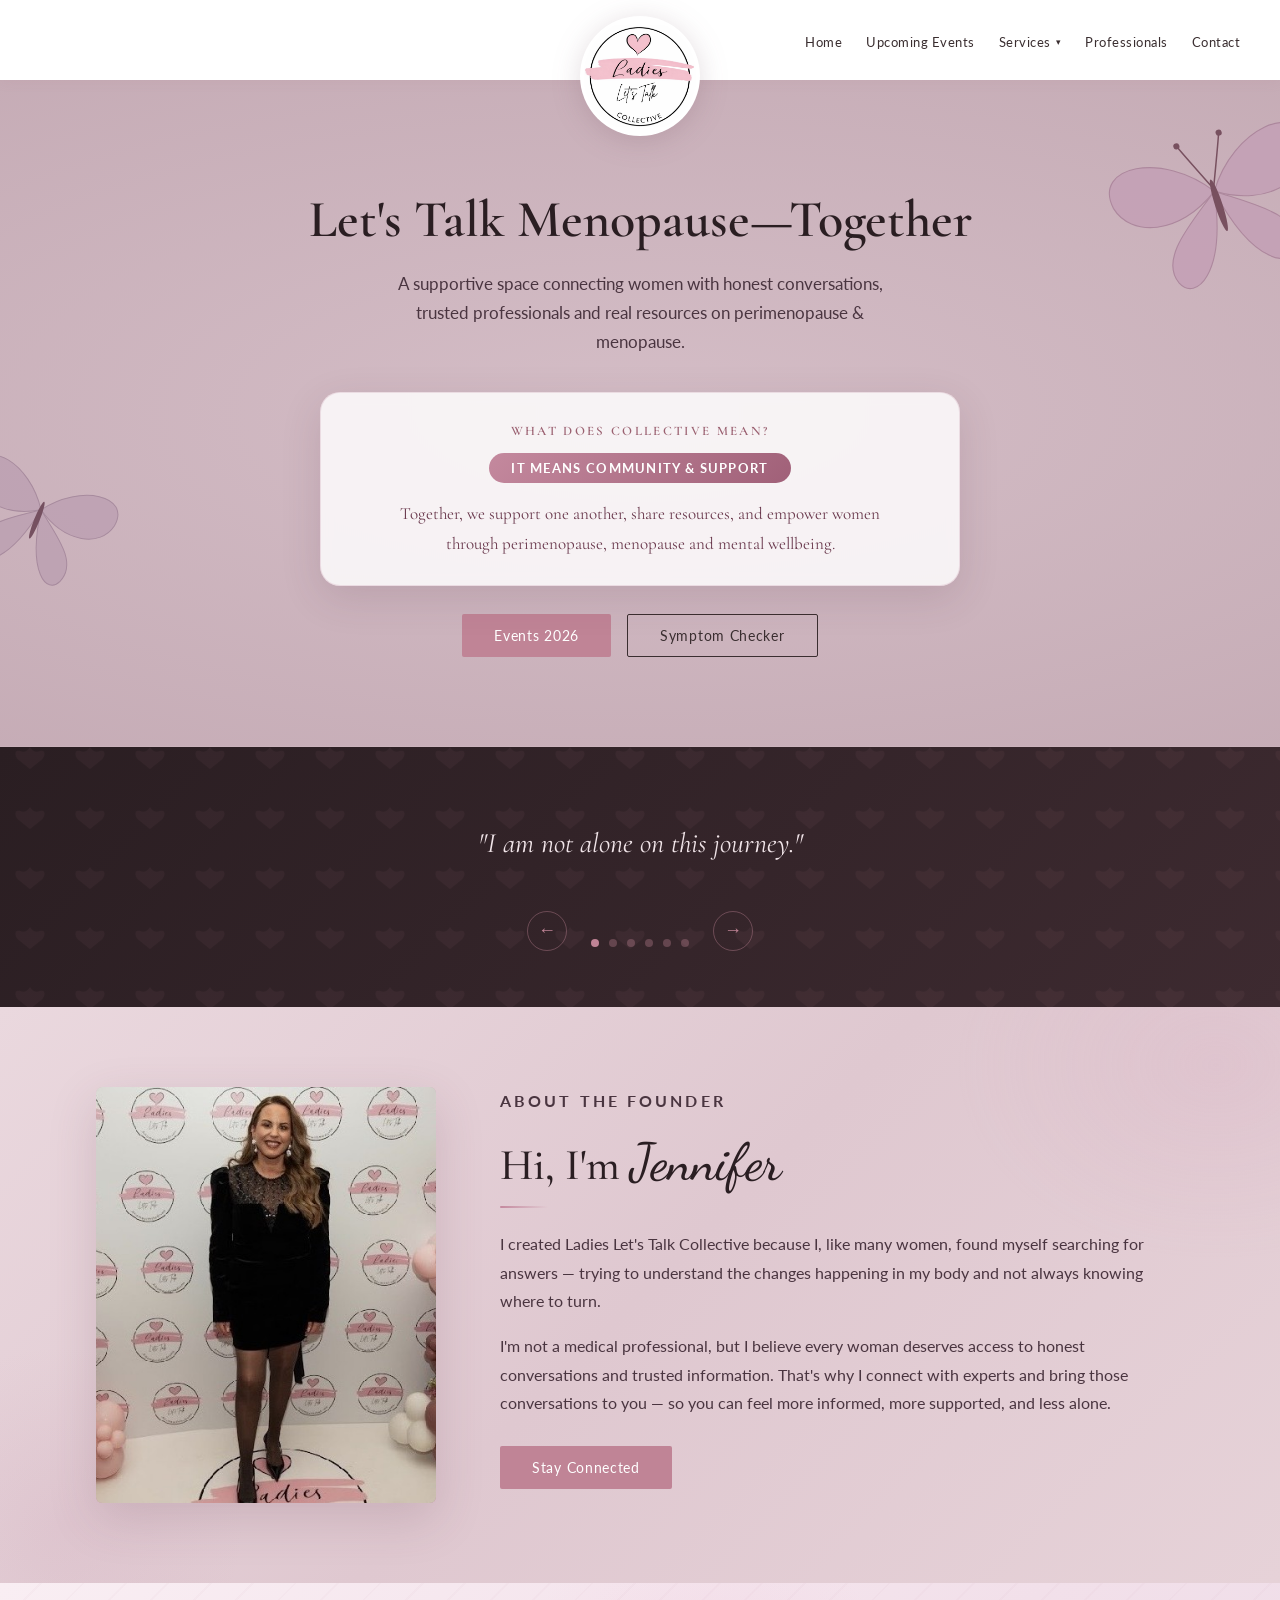
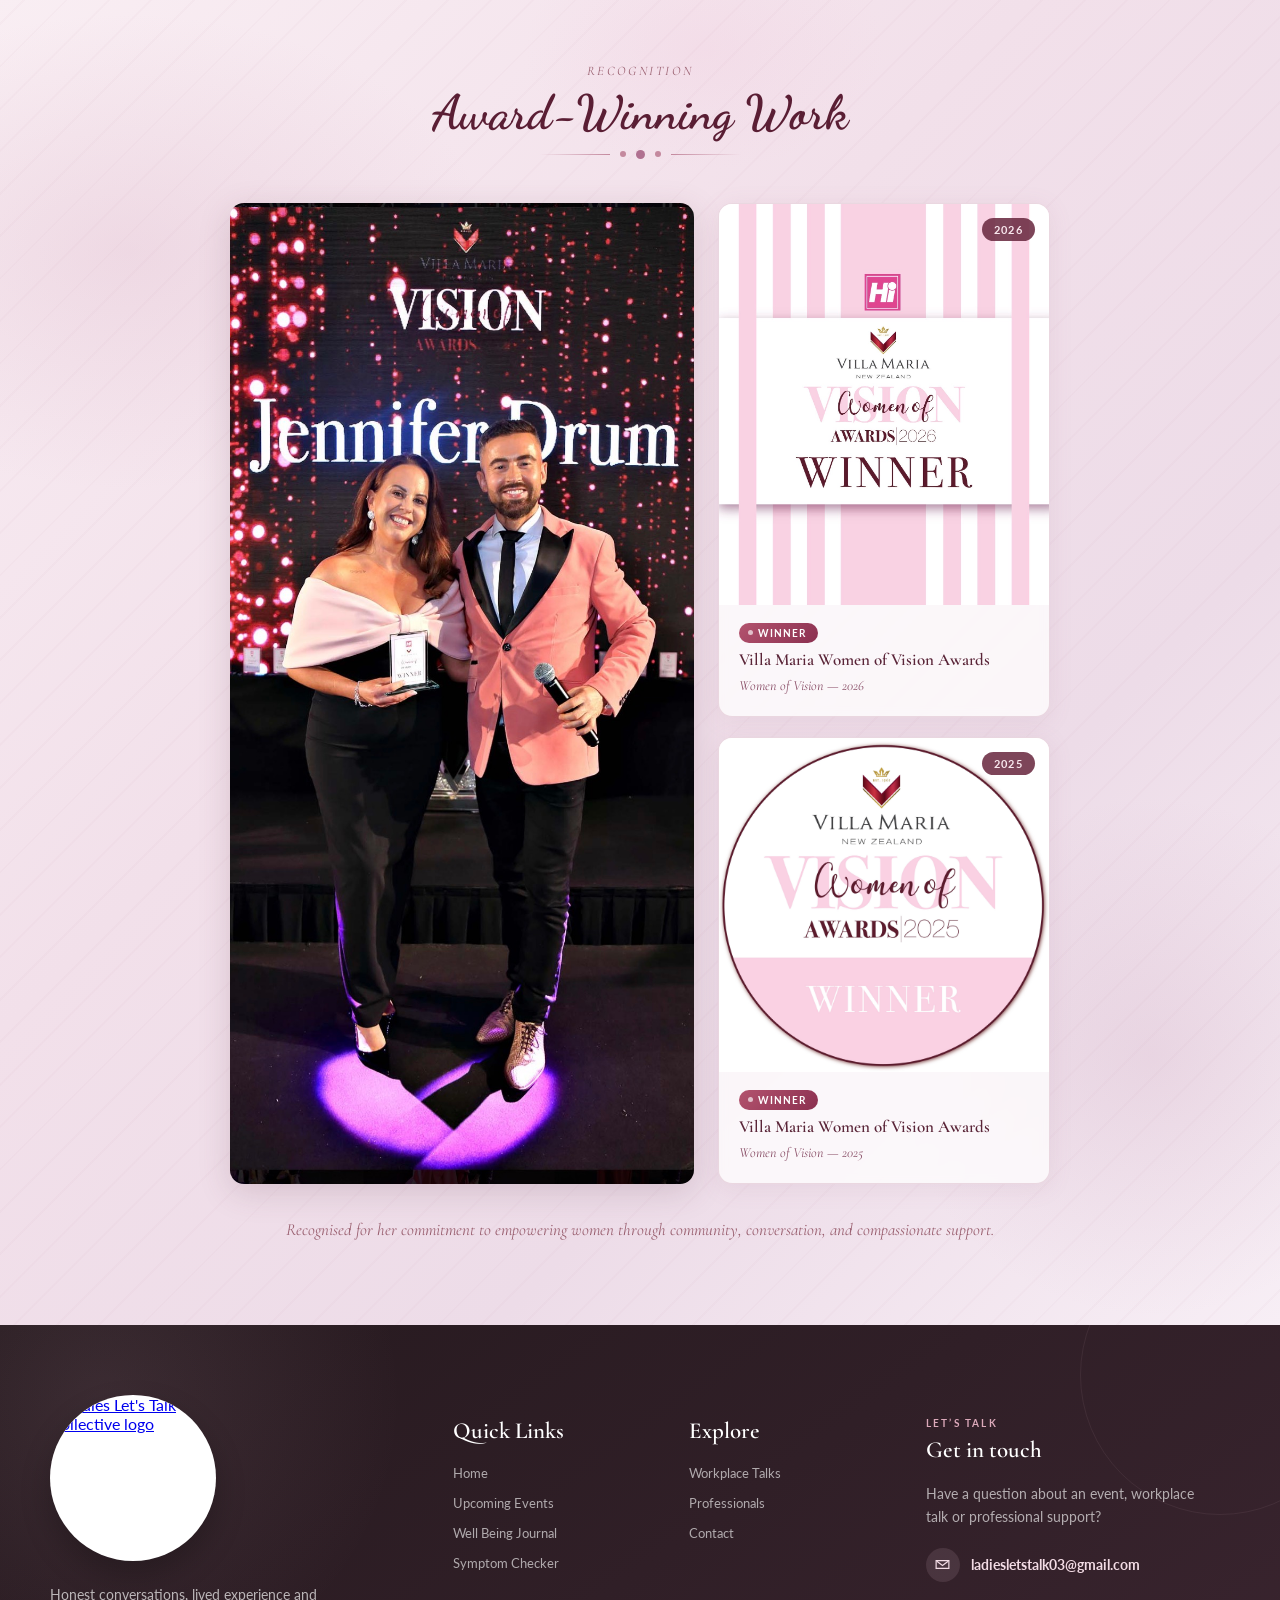
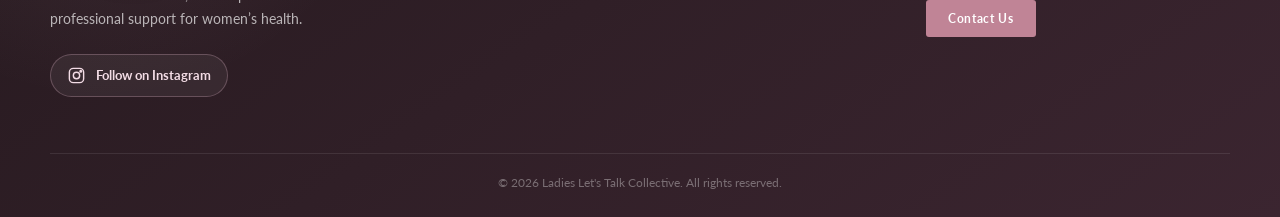
==== commit 1ffbc9fa: "Add files via upload" ====
--- a/index.html
+++ b/index.html
@@ -314,16 +314,339 @@
   .awards-grid { grid-template-columns: 1fr; }
   .award-jen-photo img { min-height: 280px; }
 }
+
+/* ── NEW FOOTER ── */
+.site-footer {
+  display: block;
+  position: relative;
+  overflow: hidden;
+  width: 100%;
+  padding: 0;
+  margin: 0;
+  background:
+    radial-gradient(circle at 8% 15%, rgba(224,184,200,.11), transparent 24%),
+    linear-gradient(145deg, #25191e 0%, #3b2530 100%);
+  color: rgba(255,255,255,.82);
+}
+
+.site-footer,
+.site-footer * {
+  box-sizing: border-box;
+}
+
+.site-footer::before {
+  content: "";
+  position: absolute;
+  top: -90px;
+  right: -80px;
+  width: 280px;
+  height: 280px;
+  border: 1px solid rgba(224,184,200,.08);
+  border-radius: 50%;
+  pointer-events: none;
+}
+
+.site-footer .footer-main {
+  position: relative;
+  z-index: 1;
+  display: grid;
+  grid-template-columns:
+    minmax(250px, 1.35fr)
+    minmax(140px, .72fr)
+    minmax(140px, .72fr)
+    minmax(260px, 1.15fr);
+  align-items: start;
+  gap: 46px;
+  width: min(1180px, calc(100% - 64px));
+  margin: 0 auto;
+  padding: 70px 0 56px;
+}
+
+.site-footer .footer-brand {
+  min-width: 0;
+}
+
+.site-footer .footer-logo-link {
+  display: block;
+  width: 166px;
+  height: 166px;
+  overflow: hidden;
+  border-radius: 50%;
+  background: #fff;
+  box-shadow: 0 14px 30px rgba(0,0,0,.24);
+}
+
+.site-footer .footer-brand-logo {
+  display: block;
+  width: 100%;
+  height: 100%;
+  margin: 0;
+  padding: 0;
+  object-fit: cover;
+  object-position: center;
+  border-radius: 50%;
+  filter: none;
+}
+
+.site-footer .footer-tagline {
+  max-width: 310px;
+  margin: 22px 0;
+  color: rgba(255,255,255,.67);
+  font-size: 14px;
+  line-height: 1.75;
+}
+
+.site-footer .footer-social-btn {
+  display: inline-flex;
+  align-items: center;
+  gap: 10px;
+  padding: 11px 16px;
+  border: 1px solid rgba(224,184,200,.28);
+  border-radius: 999px;
+  background: rgba(255,255,255,.055);
+  color: #f3dce5;
+  font-size: 13px;
+  font-weight: 700;
+  text-decoration: none;
+  transition: background .2s, border-color .2s, transform .2s;
+}
+
+.site-footer .footer-social-btn:hover {
+  transform: translateY(-2px);
+  border-color: rgba(224,184,200,.55);
+  background: rgba(224,184,200,.13);
+}
+
+.site-footer .footer-social-btn svg {
+  width: 19px;
+  height: 19px;
+  fill: none;
+  stroke: currentColor;
+  stroke-width: 1.8;
+}
+
+.site-footer .footer-column,
+.site-footer .footer-contact {
+  min-width: 0;
+  padding-top: 22px;
+}
+
+.site-footer .footer-column h3,
+.site-footer .footer-contact h3 {
+  margin: 0 0 19px;
+  color: #fff;
+  font-family: 'Cormorant Garamond', serif;
+  font-size: 23px;
+  font-weight: 600;
+}
+
+.site-footer .footer-small-title {
+  display: block;
+  margin-bottom: 7px;
+  color: #dca9ba;
+  font-size: 10px;
+  font-weight: 700;
+  letter-spacing: 2.2px;
+  text-transform: uppercase;
+}
+
+.site-footer .footer-nav {
+  position: static;
+  display: flex;
+  flex-direction: column;
+  align-items: flex-start;
+  gap: 12px;
+  width: auto;
+  height: auto;
+  min-height: 0;
+  margin: 0;
+  padding: 0;
+  overflow: visible;
+  background: transparent;
+  box-shadow: none;
+  transform: none;
+}
+
+.site-footer .footer-nav a {
+  display: inline-block;
+  width: fit-content;
+  margin: 0;
+  padding: 0;
+  border: 0;
+  background: transparent;
+  color: rgba(255,255,255,.62);
+  font-size: 13px;
+  line-height: 1.4;
+  text-decoration: none;
+  transition: color .2s, transform .2s;
+}
+
+.site-footer .footer-nav a:hover {
+  color: #f0bfd0;
+  transform: translateX(4px);
+}
+
+.site-footer .footer-contact p {
+  max-width: 280px;
+  margin: 0 0 19px;
+  color: rgba(255,255,255,.63);
+  font-size: 13.5px;
+  line-height: 1.7;
+}
+
+.site-footer .footer-email-link {
+  display: flex;
+  align-items: center;
+  gap: 11px;
+  margin-bottom: 18px;
+  color: #f3dce5;
+  font-size: 13.5px;
+  font-weight: 700;
+  text-decoration: none;
+  overflow-wrap: anywhere;
+}
+
+.site-footer .footer-email-icon {
+  display: grid;
+  flex: 0 0 auto;
+  width: 34px;
+  height: 34px;
+  place-items: center;
+  border-radius: 50%;
+  background: rgba(224,184,200,.13);
+}
+
+.site-footer .footer-email-icon svg {
+  width: 17px;
+  height: 17px;
+  fill: none;
+  stroke: currentColor;
+  stroke-width: 1.7;
+}
+
+.site-footer .footer-contact-btn {
+  display: inline-block;
+  padding: 11px 22px;
+  border-radius: 3px;
+  background: #c08496;
+  color: #fff;
+  font-size: 12px;
+  font-weight: 700;
+  letter-spacing: .7px;
+  text-decoration: none;
+  transition: background .2s, transform .2s;
+}
+
+.site-footer .footer-contact-btn:hover {
+  transform: translateY(-2px);
+  background: #a9687c;
+}
+
+.site-footer .footer-bottom {
+  position: relative;
+  z-index: 1;
+  display: flex;
+  justify-content: center;
+  width: min(1180px, calc(100% - 64px));
+  margin: 0 auto;
+  padding: 22px 0 28px;
+  border-top: 1px solid rgba(255,255,255,.09);
+  text-align: center;
+}
+
+.site-footer .footer-bottom p {
+  margin: 0;
+  color: rgba(255,255,255,.35);
+  font-size: 11.5px;
+}
+
+@media (max-width: 980px) {
+  .site-footer .footer-main {
+    grid-template-columns: 1fr 1fr;
+  }
+
+  .site-footer .footer-brand,
+  .site-footer .footer-contact {
+    grid-column: 1 / -1;
+  }
+
+  .site-footer .footer-brand {
+    display: flex;
+    flex-direction: column;
+    align-items: center;
+    text-align: center;
+  }
+
+  .site-footer .footer-tagline {
+    margin-right: auto;
+    margin-left: auto;
+  }
+
+  .site-footer .footer-column {
+    text-align: center;
+  }
+
+  .site-footer .footer-nav {
+    align-items: center;
+  }
+}
+
+@media (max-width: 560px) {
+  .site-footer .footer-main {
+    grid-template-columns: 1fr;
+    width: min(100% - 32px, 460px);
+    gap: 30px;
+    padding: 46px 0 40px;
+  }
+
+  .site-footer .footer-brand,
+  .site-footer .footer-contact,
+  .site-footer .footer-column {
+    grid-column: 1;
+  }
+
+  .site-footer .footer-logo-link {
+    width: 142px;
+    height: 142px;
+  }
+
+  .site-footer .footer-column {
+    padding-top: 0;
+  }
+
+  .site-footer .footer-contact {
+    padding: 26px 18px;
+    border: 1px solid rgba(224,184,200,.15);
+    border-radius: 10px;
+    background: rgba(255,255,255,.045);
+    text-align: center;
+  }
+
+  .site-footer .footer-contact p {
+    margin-right: auto;
+    margin-left: auto;
+  }
+
+  .site-footer .footer-email-link {
+    justify-content: center;
+    flex-wrap: wrap;
+  }
+
+  .site-footer .footer-bottom {
+    width: min(100% - 32px, 460px);
+  }
+}
+
 </style>
 </head>
  
 <body>
  
-<div class="mobile-nav" id="mobileNav">
+<div class="mobile-nav" id="mobileNav" onclick="closeMobile()">
+  <div class="mobile-nav-panel" onclick="event.stopPropagation()">
     <div class="mobile-header">
-        <img class="logo-img" src="images/Logo.jpeg" alt="Logo">
-        <button class="mobile-close" onclick="closeMobile()">
-		 <br><br><br><br><br><br><br>✕</button>
+      <img class="logo-img" src="images/Logo.jpeg" alt="Logo">
+      <button class="mobile-close" onclick="closeMobile()">✕</button>
     </div>
     <a href="index.html">Home</a>
     <a href="events.html">Upcoming Events</a>
@@ -332,8 +655,8 @@
     <a href="workplace.html">Workplace Talks</a>
     <a href="professionals.html">Professionals</a>
     <a href="contact.html">Contact</a>
+  </div>
 </div>
-
 <nav>
   <div class="logo-wrap">
     <img class="logo-img" src="images/Logo.jpeg" alt="Ladies Let's Talk Collective logo">
@@ -505,16 +828,84 @@
   </div>
 </section>
  
-<div id="footer-placeholder"></div>
- 
-<footer>
-  <ul class="footer-links">
-    <li><a href="index.html">Home</a></li>
-    <li><a href="events.html">Upcoming Events</a></li>
-    <li><a href="symptom.html">Symptom Checker</a></li>
-    <li><a href="contact.html">Contact</a></li>
-  </ul>
-  <div class="footer-copy">© 2026 Ladies Let's Talk Collective</div>
+
+ 
+<!-- ── NEW FOOTER ── -->
+<footer class="site-footer">
+  <div class="footer-main">
+
+    <div class="footer-brand">
+      <a href="index.html" class="footer-logo-link" aria-label="Ladies Let's Talk Collective home">
+        <img src="images/Logofooter.png"
+             alt="Ladies Let's Talk Collective logo"
+             class="footer-brand-logo">
+      </a>
+
+      <p class="footer-tagline">
+        Honest conversations, lived experience and professional support for women’s health.
+      </p>
+
+      <div class="footer-social-links">
+        <a href="https://www.instagram.com/ladieslets_talk_collective/"
+           class="footer-social-btn"
+           target="_blank"
+           rel="noopener noreferrer"
+           aria-label="Follow Ladies Let's Talk Collective on Instagram">
+          <svg viewBox="0 0 24 24" aria-hidden="true">
+            <rect x="3" y="3" width="18" height="18" rx="5"></rect>
+            <circle cx="12" cy="12" r="4"></circle>
+            <circle cx="17.4" cy="6.7" r="1"></circle>
+          </svg>
+          <span>Follow on Instagram</span>
+        </a>
+      </div>
+    </div>
+
+    <div class="footer-column">
+      <h3>Quick Links</h3>
+      <div class="footer-nav" aria-label="Footer navigation">
+        <a href="index.html">Home</a>
+        <a href="events.html">Upcoming Events</a>
+        <a href="journal.html">Well Being Journal</a>
+        <a href="symptom.html">Symptom Checker</a>
+      </div>
+    </div>
+
+    <div class="footer-column">
+      <h3>Explore</h3>
+      <div class="footer-nav" aria-label="Footer service links">
+        <a href="workplace.html">Workplace Talks</a>
+        <a href="professionals.html">Professionals</a>
+        <a href="contact.html">Contact</a>
+      </div>
+    </div>
+
+    <div class="footer-contact">
+      <span class="footer-small-title">Let’s talk</span>
+      <h3>Get in touch</h3>
+      <p>
+        Have a question about an event, workplace talk or professional support?
+      </p>
+
+      <a href="mailto:ladiesletstalk03@gmail.com"
+         class="footer-email-link">
+        <span class="footer-email-icon" aria-hidden="true">
+          <svg viewBox="0 0 24 24">
+            <path d="M3 6.5h18v11H3z"></path>
+            <path d="m4 7.5 8 6 8-6"></path>
+          </svg>
+        </span>
+        <span>ladiesletstalk03@gmail.com</span>
+      </a>
+
+      <a href="contact.html" class="footer-contact-btn">Contact Us</a>
+    </div>
+
+  </div>
+
+  <div class="footer-bottom">
+    <p>© 2026 Ladies Let's Talk Collective. All rights reserved.</p>
+  </div>
 </footer>
  
 <script src="js/script.js"></script>
--- a/css/style.css
+++ b/css/style.css
@@ -15,10 +15,87 @@
 .nav-social span:hover{color:var(--pink);}
 .hamburger{display:none;background:none;border:none;cursor:pointer;padding:6px;}
 .hamburger span{display:block;width:22px;height:2px;background:var(--text);margin:5px 0;transition:0.3s;}
-.mobile-nav{display:none;position:fixed;inset:0;background:#fff;z-index:200;flex-direction:column;align-items:center;justify-content:center;gap:24px;}
+
+/* ── MOBILE NAV — popup box, not full screen ── */
+.mobile-nav{
+  display:none;
+  position:fixed;
+  inset:0;
+  background:rgba(42,30,34,0.6);
+  z-index:200;
+  align-items:flex-start;
+  justify-content:center;
+  padding:90px 20px 20px;
+  overflow-y:auto;
+}
 .mobile-nav.open{display:flex;}
-.mobile-nav a{font-size:20px;text-decoration:none;color:var(--text);font-family:'Cormorant Garamond',serif;}
-.mobile-close{position:absolute;top:24px;right:28px;background:none;border:none;font-size:28px;cursor:pointer;color:var(--text);}
+
+.mobile-nav-panel{
+  background:#fff;
+  border-radius:18px;
+  width:100%;
+  max-width:320px;
+  max-height:75vh;
+  overflow-y:auto;
+  -webkit-overflow-scrolling:touch;
+  box-shadow:0 24px 60px rgba(0,0,0,0.35);
+  padding:20px 24px 28px;
+  display:flex;
+  flex-direction:column;
+  align-items:center;
+  gap:6px;
+  position:relative;
+}
+
+.mobile-header{
+  display:flex;
+  align-items:center;
+  justify-content:center;
+  width:100%;
+  position:relative;
+  margin-bottom:14px;
+}
+
+.mobile-nav-panel .logo-img{
+  width:76px;
+  height:76px;
+  position:static;
+  top:auto;
+}
+
+.mobile-close{
+  position:absolute;
+  top:-4px;
+  right:-4px;
+  background:rgba(60,40,48,0.06);
+  border:none;
+  font-size:16px;
+  cursor:pointer;
+  color:var(--text);
+  width:30px;
+  height:30px;
+  border-radius:50%;
+  display:flex;
+  align-items:center;
+  justify-content:center;
+  transition:background 0.2s;
+}
+.mobile-close:hover{background:rgba(60,40,48,0.12);}
+
+.mobile-nav a{
+  font-size:17px;
+  text-decoration:none;
+  color:var(--text);
+  font-family:'Cormorant Garamond',serif;
+  padding:10px 4px;
+  width:100%;
+  text-align:center;
+  border-bottom:1px solid #f0e0e6;
+  transition:color 0.2s;
+}
+.mobile-nav a:last-child{border-bottom:none;}
+.mobile-nav a:hover{color:var(--pink);}
+
 /* ── SERVICES DROPDOWN ── */ .nav-links li.has-dropdown{position:relative;} .nav-links li.has-dropdown > a{display:inline-flex;align-items:center;cursor:pointer;} .nav-links .caret{font-size:9px;margin-left:5px;transition:transform .2s;} .nav-links li.has-dropdown:hover .caret{transform:rotate(180deg);} .nav-links .dropdown{ position:absolute;top:calc(100% + 10px);left:0; list-style:none;background:#fff;min-width:212px; border:1px solid #e8d0d8;border-radius:4px; box-shadow:0 12px 30px rgba(120,70,90,0.16); padding:8px 0; opacity:0;visibility:hidden;transform:translateY(6px); transition:opacity .2s ease,transform .2s ease,visibility .2s ease; z-index:300; } /* invisible bridge so the menu doesn't close as the mouse crosses the gap between "Services" and the dropdown */ .nav-links .dropdown::before{ content:'';position:absolute;top:-12px;left:0;width:100%;height:12px; } .nav-links li.has-dropdown:hover .dropdown, .nav-links li.has-dropdown:focus-within .dropdown{ opacity:1;visibility:visible;transform:translateY(0); } .nav-links .dropdown li{display:block;} .nav-links .dropdown a{ display:block;padding:10px 20px;font-size:13px;color:#3a2e30; white-space:nowrap;letter-spacing:0.3px; } .nav-links .dropdown a:hover{background:#fbeaf0;color:var(--pink-dark);}
 /* ── BTNs ── */
 .btn-pink{background:var(--pink);color:#fff;border:none;padding:13px 32px;font-size:14px;font-family:'Lato',sans-serif;letter-spacing:0.7px;cursor:pointer;transition:background 0.2s;border-radius:2px;text-decoration:none;display:inline-block;}
@@ -304,4 +381,4 @@
 
 .footer-logo img:hover{
 transform:scale(1.05);
-}+}
